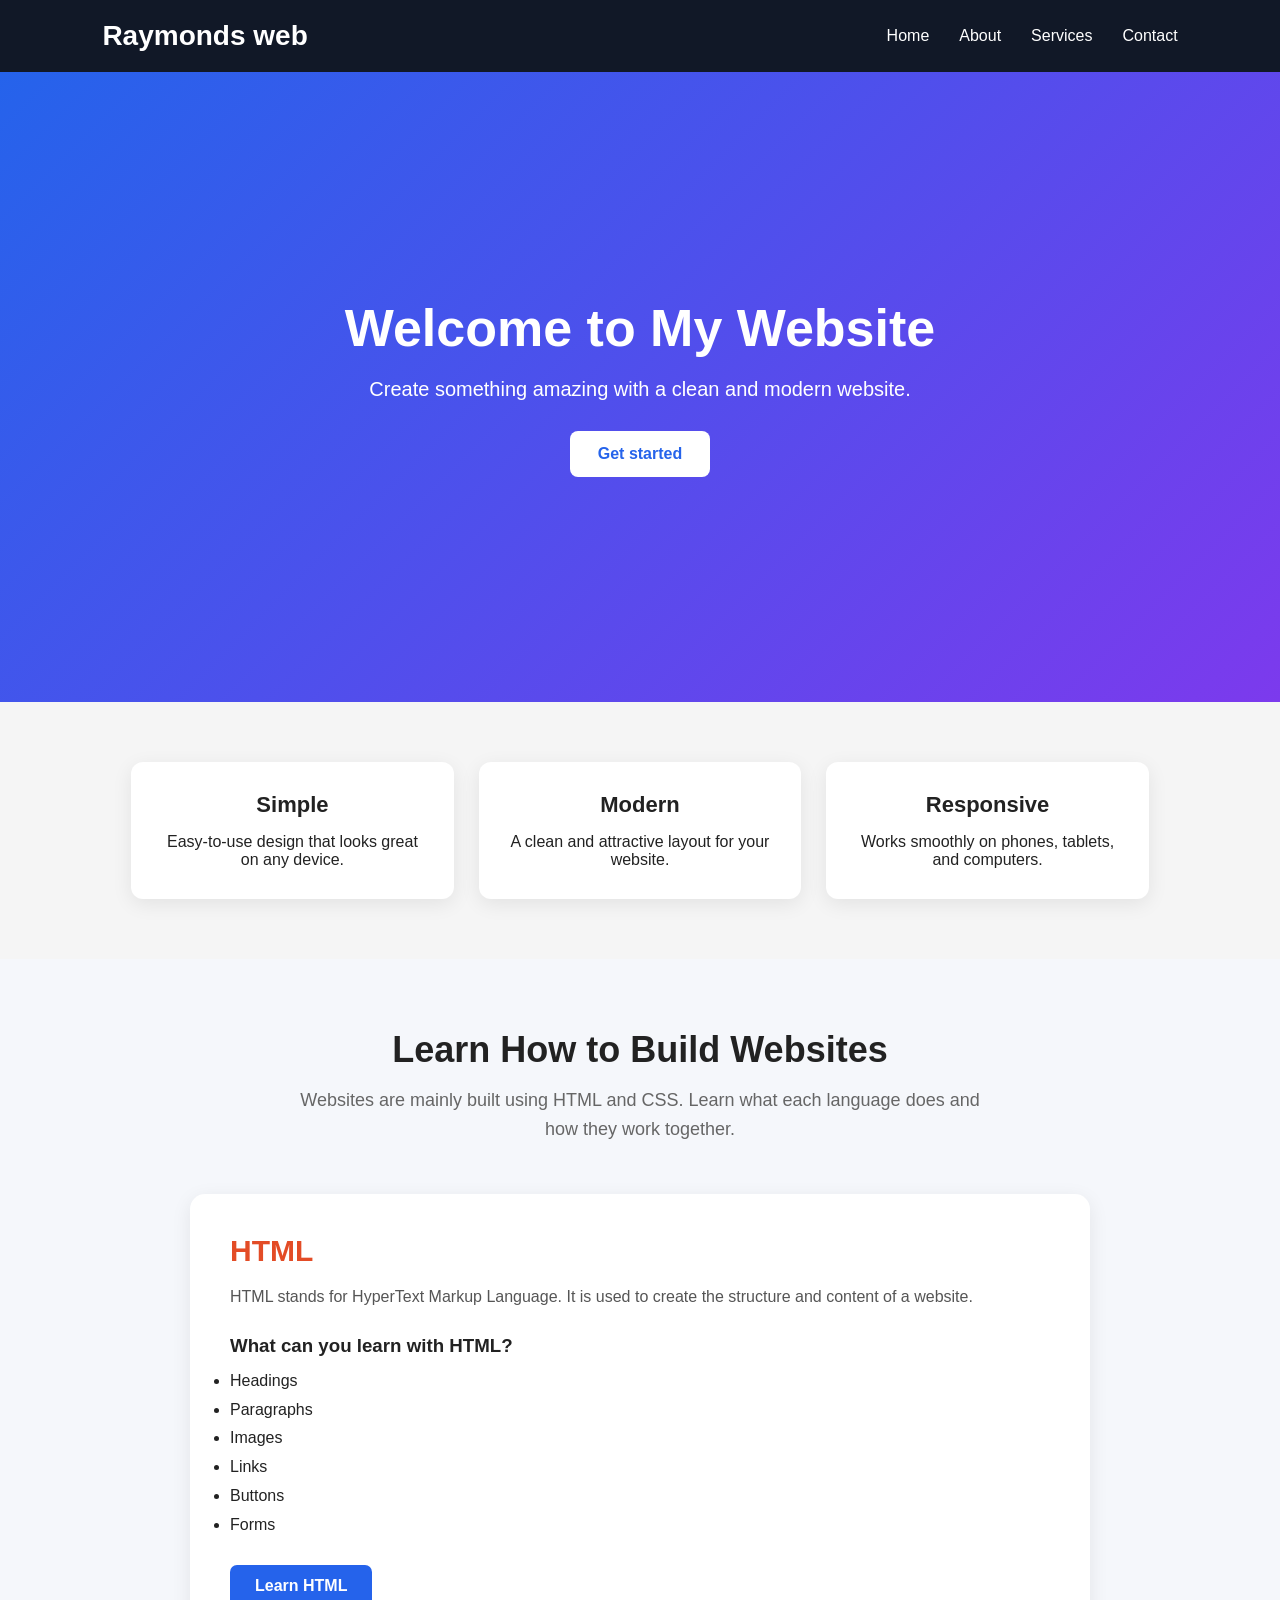
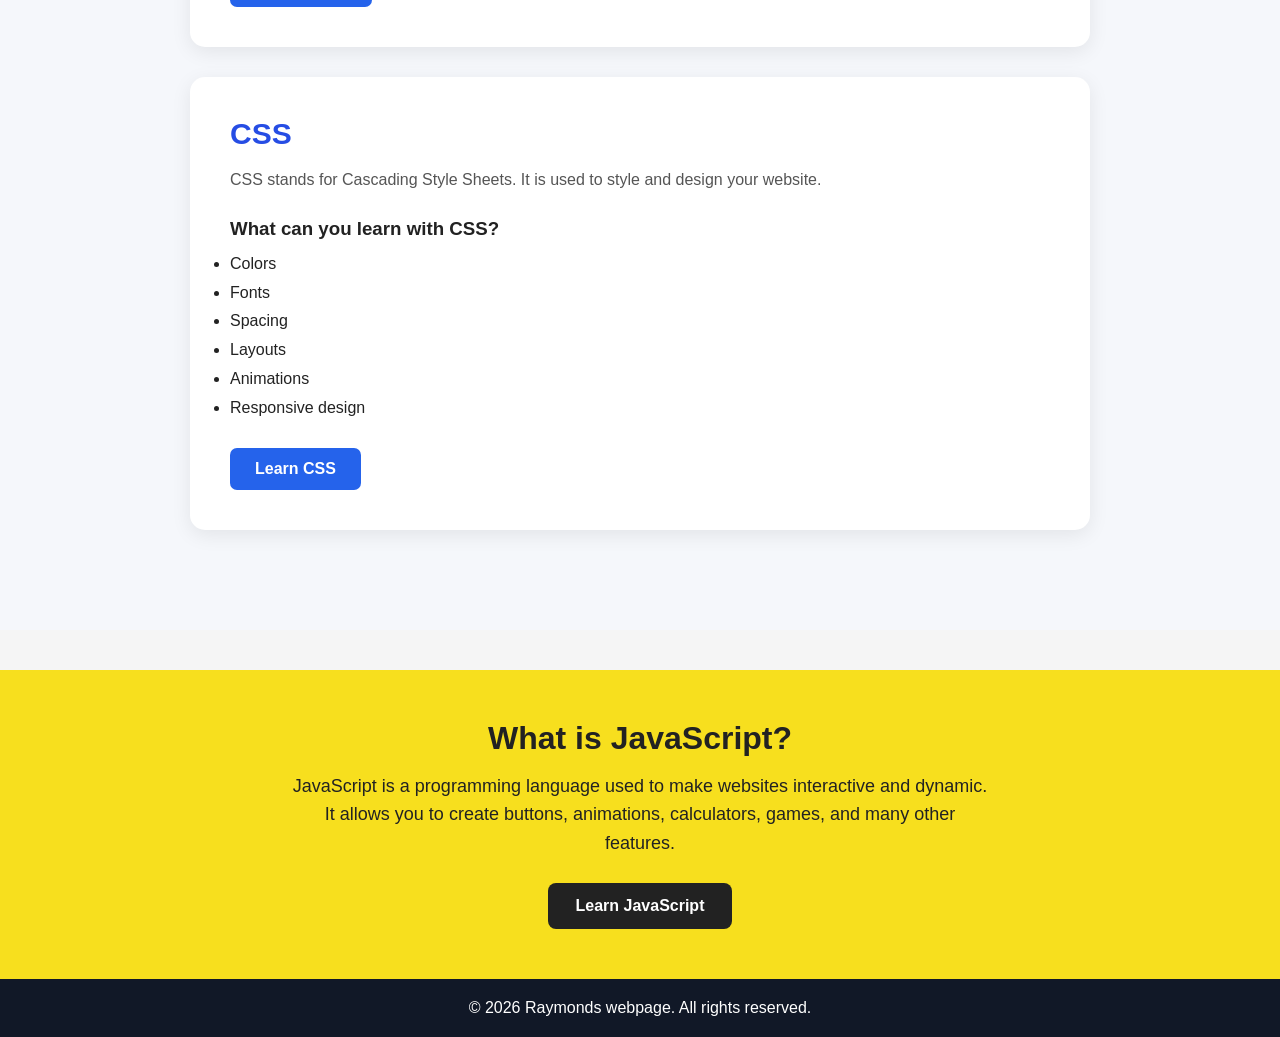
==== index.html @ 2111222e "Update index.html" ====
<!-- index.html -->
<!DOCTYPE html>
<html lang="en">
<head>
  <meta charset="UTF-8">
  <meta name="viewport" content="width=device-width, initial-scale=1.0">
  <title>My Home Page</title>
  <link rel="stylesheet" href="style.css">
</head>
<body>

  <header>
    <nav class="navbar">
      <h1 class="logo">Raymonds web</h1>

      <ul class="nav-links">
        <li><a href="#">Home</a></li>
        <li><a href="about.html">About</a></li>
        <li><a href="services.html">Services</a></li>
        <li><a href="#">Contact</a></li>
      </ul>
    </nav>
  </header>

  <main>
    <section class="hero">
      <div class="hero-content">
        <h2>Welcome to My Website</h2>
        <p>
          Create something amazing with a clean and modern website.
        </p>

       <a href="introduction.html" class="btn">Get started</a>
      </div>
    </section>

    <section class="features">
      <div class="card">
        <h3>Simple</h3>
        <p>Easy-to-use design that looks great on any device.</p>
      </div>

      <div class="card">
        <h3>Modern</h3>
        <p>A clean and attractive layout for your website.</p>
      </div>

      <div class="card">
        <h3>Responsive</h3>
        <p>Works smoothly on phones, tablets, and computers.</p>
      </div>
    </section>
  </main>
  
<section class="learning">

    <h2>Learn How to Build Websites</h2>

    <p class="intro">
        Websites are mainly built using HTML and CSS.
        Learn what each language does and how they work together.
    </p>

    <!-- HTML -->
    <div class="lesson">
        <div class="lesson-text">
            <h2>HTML</h2>

            <p>
                HTML stands for HyperText Markup Language.
                It is used to create the structure and content
                of a website.
            </p>

            <h3>What can you learn with HTML?</h3>

            <ul>
                <li>Headings</li>
                <li>Paragraphs</li>
                <li>Images</li>
                <li>Links</li>
                <li>Buttons</li>
                <li>Forms</li>
            </ul>

            <a href="html.html" class="learn-btn">
                Learn HTML
            </a>
        </div>
    </div>


    <!-- CSS -->
    <div class="lesson css-lesson">
        <div class="lesson-text">
            <h2>CSS</h2>

            <p>
                CSS stands for Cascading Style Sheets.
                It is used to style and design your website.
            </p>

            <h3>What can you learn with CSS?</h3>

            <ul>
                <li>Colors</li>
                <li>Fonts</li>
                <li>Spacing</li>
                <li>Layouts</li>
                <li>Animations</li>
                <li>Responsive design</li>
            </ul>

            <a href="css.html" class="learn-btn">
                Learn CSS
            </a>
        </div>
    </div>

</section>
  <link rel="stylesheet" href="style.css">
  <section class="javascript-section">

    <h2>What is JavaScript?</h2>

    <p>
        JavaScript is a programming language used to make websites
        interactive and dynamic. It allows you to create buttons,
        animations, calculators, games, and many other features.
    </p>

    <a href="javascript.html" class="js-btn">
        Learn JavaScript
    </a>

  </section>
  <footer>
    <p>&copy; 2026 Raymonds webpage. All rights reserved.</p>
  </footer>

</body>
</html>
---- style.css ----
/* style.css */

* {
  margin: 0;
  padding: 0;
  box-sizing: border-box;
}

body {
  font-family: Arial, sans-serif;
  color: #222;
  background: #f5f5f5;
}

/* Navigation */
header {
  background: #111827;
  padding: 20px 8%;
}

.navbar {
  display: flex;
  justify-content: space-between;
  align-items: center;
}

.logo {
  color: white;
  font-size: 28px;
}

.nav-links {
  display: flex;
  list-style: none;
  gap: 30px;
}

.nav-links a {
  color: white;
  text-decoration: none;
  font-size: 16px;
}

.nav-links a:hover {
  color: #60a5fa;
}

/* Hero */
.hero {
  min-height: 70vh;
  display: flex;
  justify-content: center;
  align-items: center;
  text-align: center;
  padding: 40px 20px;
  background: linear-gradient(135deg, #2563eb, #7c3aed);
  color: white;
}

.hero-content h2 {
  font-size: 52px;
  margin-bottom: 20px;
}

.hero-content p {
  font-size: 20px;
  margin-bottom: 30px;
}

.btn {
  display: inline-block;
  padding: 14px 28px;
  background: white;
  color: #2563eb;
  text-decoration: none;
  border-radius: 8px;
  font-weight: bold;
}

.btn:hover {
  background: #e5e7eb;
}

/* Cards */
.features {
  display: flex;
  justify-content: center;
  gap: 25px;
  padding: 60px 8%;
}

.card {
  background: white;
  padding: 30px;
  width: 30%;
  text-align: center;
  border-radius: 12px;
  box-shadow: 0 5px 20px rgba(0, 0, 0, 0.08);
}

.card h3 {
  margin-bottom: 15px;
  font-size: 22px;
}

/* Footer */
footer {
  background: #111827;
  color: white;
  text-align: center;
  padding: 20px;
}

/* Mobile */
@media (max-width: 700px) {
  .navbar {
    flex-direction: column;
    gap: 20px;
  }

  .nav-links {
    gap: 15px;
    flex-wrap: wrap;
    justify-content: center;
  }

  .hero-content h2 {
    font-size: 36px;
  }

  .features {
    flex-direction: column;
  }

  .card {
    width: 100%;
  }
}
.learning {
    padding: 70px 8%;
    background: #f5f7fb;
    text-align: center;
}

.learning > h2 {
    font-size: 36px;
    margin-bottom: 15px;
}

.intro {
    max-width: 700px;
    margin: 0 auto 50px;
    color: #666;
    font-size: 18px;
    line-height: 1.6;
}

.lesson {
    max-width: 900px;
    margin: 30px auto;
    padding: 40px;
    background: white;
    border-radius: 15px;
    text-align: left;
    box-shadow: 0 5px 20px rgba(0, 0, 0, 0.08);
}

.lesson h2 {
    font-size: 30px;
    color: #e34c26;
    margin-bottom: 15px;
}

.lesson p {
    color: #555;
    line-height: 1.7;
}

.lesson h3 {
    margin-top: 25px;
    margin-bottom: 10px;
}

.lesson ul {
    margin-bottom: 25px;
    line-height: 1.8;
}

.css-lesson h2 {
    color: #264de4;
}

.learn-btn {
    display: inline-block;
    padding: 12px 25px;
    background: #2563eb;
    color: white;
    text-decoration: none;
    border-radius: 7px;
    font-weight: bold;
}

.learn-btn:hover {
    background: #1d4ed8;
}
* {
    .javascript-section {
    background: #f7df1e;
    padding: 50px 20px;
    text-align: center;
    margin-top: 40px;
}

.javascript-section h2 {
    font-size: 32px;
    margin-bottom: 15px;
}

.javascript-section p {
    max-width: 700px;
    margin: 0 auto 25px;
    font-size: 18px;
    line-height: 1.6;
}

.js-btn {
    display: inline-block;
    padding: 14px 28px;
    background: #222;
    color: white;
    text-decoration: none;
    border-radius: 8px;
    font-weight: bold;
}

.js-btn:hover {
    background: #444;
}
---- style.css ----
/* style.css */

* {
  margin: 0;
  padding: 0;
  box-sizing: border-box;
}

body {
  font-family: Arial, sans-serif;
  color: #222;
  background: #f5f5f5;
}

/* Navigation */
header {
  background: #111827;
  padding: 20px 8%;
}

.navbar {
  display: flex;
  justify-content: space-between;
  align-items: center;
}

.logo {
  color: white;
  font-size: 28px;
}

.nav-links {
  display: flex;
  list-style: none;
  gap: 30px;
}

.nav-links a {
  color: white;
  text-decoration: none;
  font-size: 16px;
}

.nav-links a:hover {
  color: #60a5fa;
}

/* Hero */
.hero {
  min-height: 70vh;
  display: flex;
  justify-content: center;
  align-items: center;
  text-align: center;
  padding: 40px 20px;
  background: linear-gradient(135deg, #2563eb, #7c3aed);
  color: white;
}

.hero-content h2 {
  font-size: 52px;
  margin-bottom: 20px;
}

.hero-content p {
  font-size: 20px;
  margin-bottom: 30px;
}

.btn {
  display: inline-block;
  padding: 14px 28px;
  background: white;
  color: #2563eb;
  text-decoration: none;
  border-radius: 8px;
  font-weight: bold;
}

.btn:hover {
  background: #e5e7eb;
}

/* Cards */
.features {
  display: flex;
  justify-content: center;
  gap: 25px;
  padding: 60px 8%;
}

.card {
  background: white;
  padding: 30px;
  width: 30%;
  text-align: center;
  border-radius: 12px;
  box-shadow: 0 5px 20px rgba(0, 0, 0, 0.08);
}

.card h3 {
  margin-bottom: 15px;
  font-size: 22px;
}

/* Footer */
footer {
  background: #111827;
  color: white;
  text-align: center;
  padding: 20px;
}

/* Mobile */
@media (max-width: 700px) {
  .navbar {
    flex-direction: column;
    gap: 20px;
  }

  .nav-links {
    gap: 15px;
    flex-wrap: wrap;
    justify-content: center;
  }

  .hero-content h2 {
    font-size: 36px;
  }

  .features {
    flex-direction: column;
  }

  .card {
    width: 100%;
  }
}
.learning {
    padding: 70px 8%;
    background: #f5f7fb;
    text-align: center;
}

.learning > h2 {
    font-size: 36px;
    margin-bottom: 15px;
}

.intro {
    max-width: 700px;
    margin: 0 auto 50px;
    color: #666;
    font-size: 18px;
    line-height: 1.6;
}

.lesson {
    max-width: 900px;
    margin: 30px auto;
    padding: 40px;
    background: white;
    border-radius: 15px;
    text-align: left;
    box-shadow: 0 5px 20px rgba(0, 0, 0, 0.08);
}

.lesson h2 {
    font-size: 30px;
    color: #e34c26;
    margin-bottom: 15px;
}

.lesson p {
    color: #555;
    line-height: 1.7;
}

.lesson h3 {
    margin-top: 25px;
    margin-bottom: 10px;
}

.lesson ul {
    margin-bottom: 25px;
    line-height: 1.8;
}

.css-lesson h2 {
    color: #264de4;
}

.learn-btn {
    display: inline-block;
    padding: 12px 25px;
    background: #2563eb;
    color: white;
    text-decoration: none;
    border-radius: 7px;
    font-weight: bold;
}

.learn-btn:hover {
    background: #1d4ed8;
}
* {
    .javascript-section {
    background: #f7df1e;
    padding: 50px 20px;
    text-align: center;
    margin-top: 40px;
}

.javascript-section h2 {
    font-size: 32px;
    margin-bottom: 15px;
}

.javascript-section p {
    max-width: 700px;
    margin: 0 auto 25px;
    font-size: 18px;
    line-height: 1.6;
}

.js-btn {
    display: inline-block;
    padding: 14px 28px;
    background: #222;
    color: white;
    text-decoration: none;
    border-radius: 8px;
    font-weight: bold;
}

.js-btn:hover {
    background: #444;
}
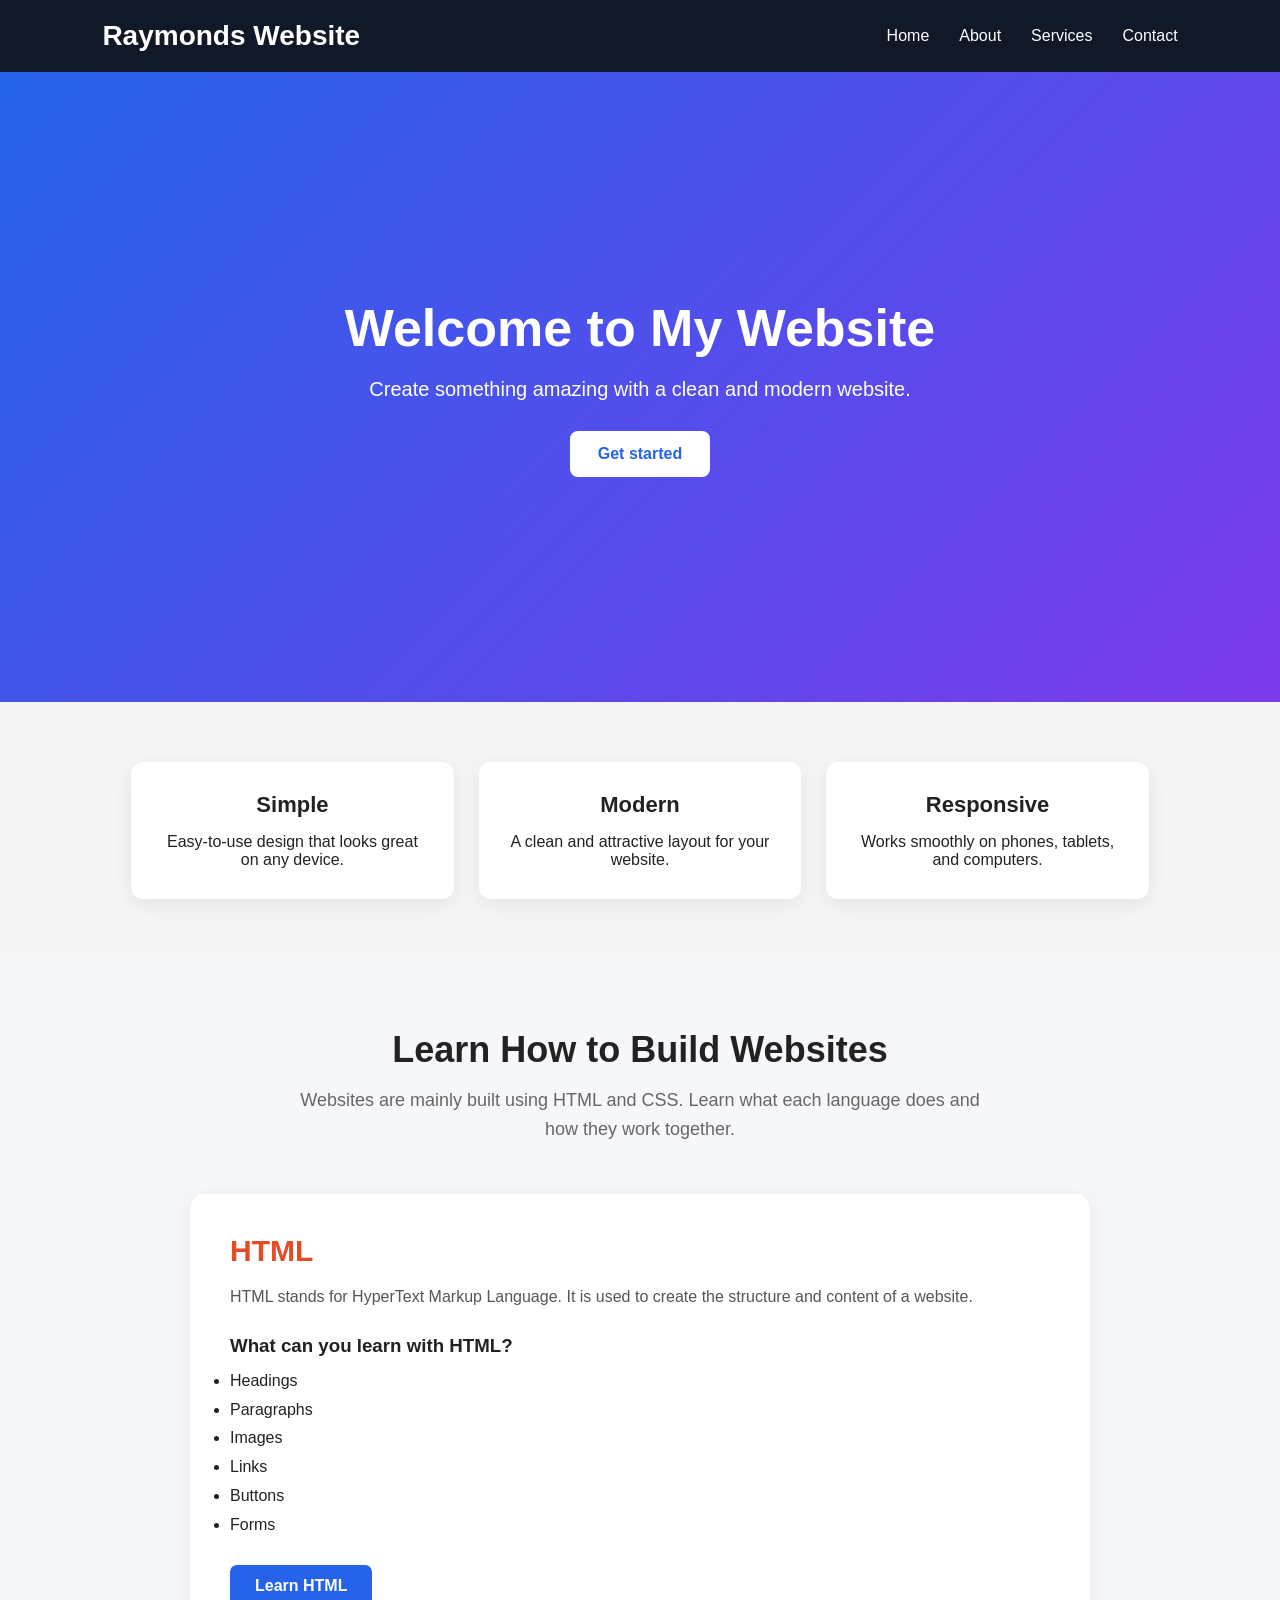
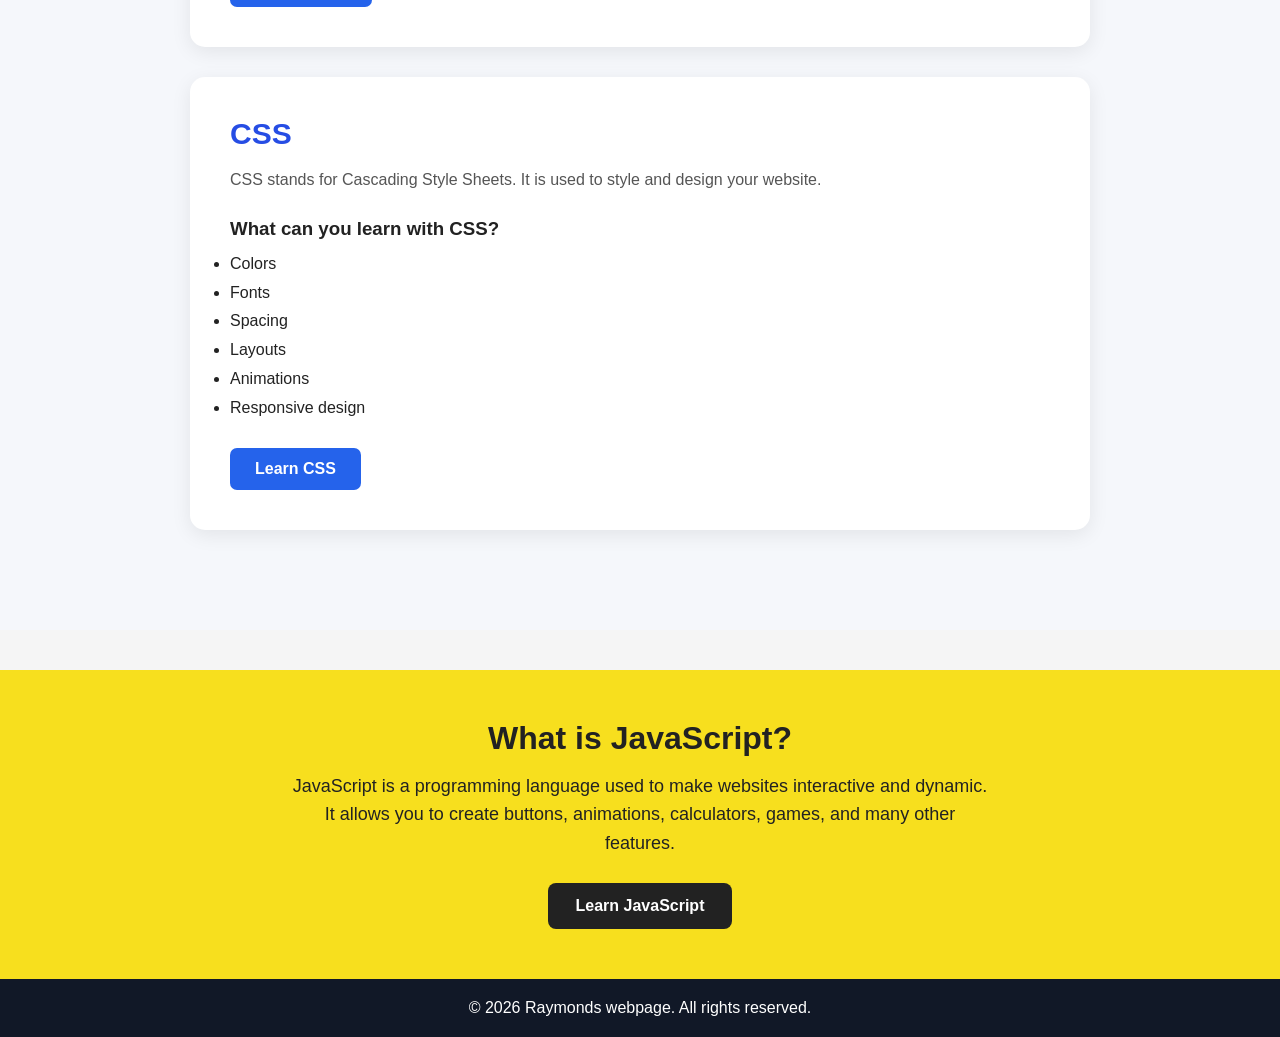
==== commit 8468e6a9: "Update index.html" ====
--- a/index.html
+++ b/index.html
@@ -12,13 +12,13 @@
 
   <header>
     <nav class="navbar">
-      <h1 class="logo">Raymonds web</h1>
+      <h1 class="logo">Raymonds Website</h1>
 
       <ul class="nav-links">
         <li><a href="#">Home</a></li>
         <li><a href="about.html">About</a></li>
         <li><a href="services.html">Services</a></li>
-        <li><a href="#">Contact</a></li>
+        <li><a href="contact.html">Contact</a></li>
       </ul>
     </nav>
   </header>
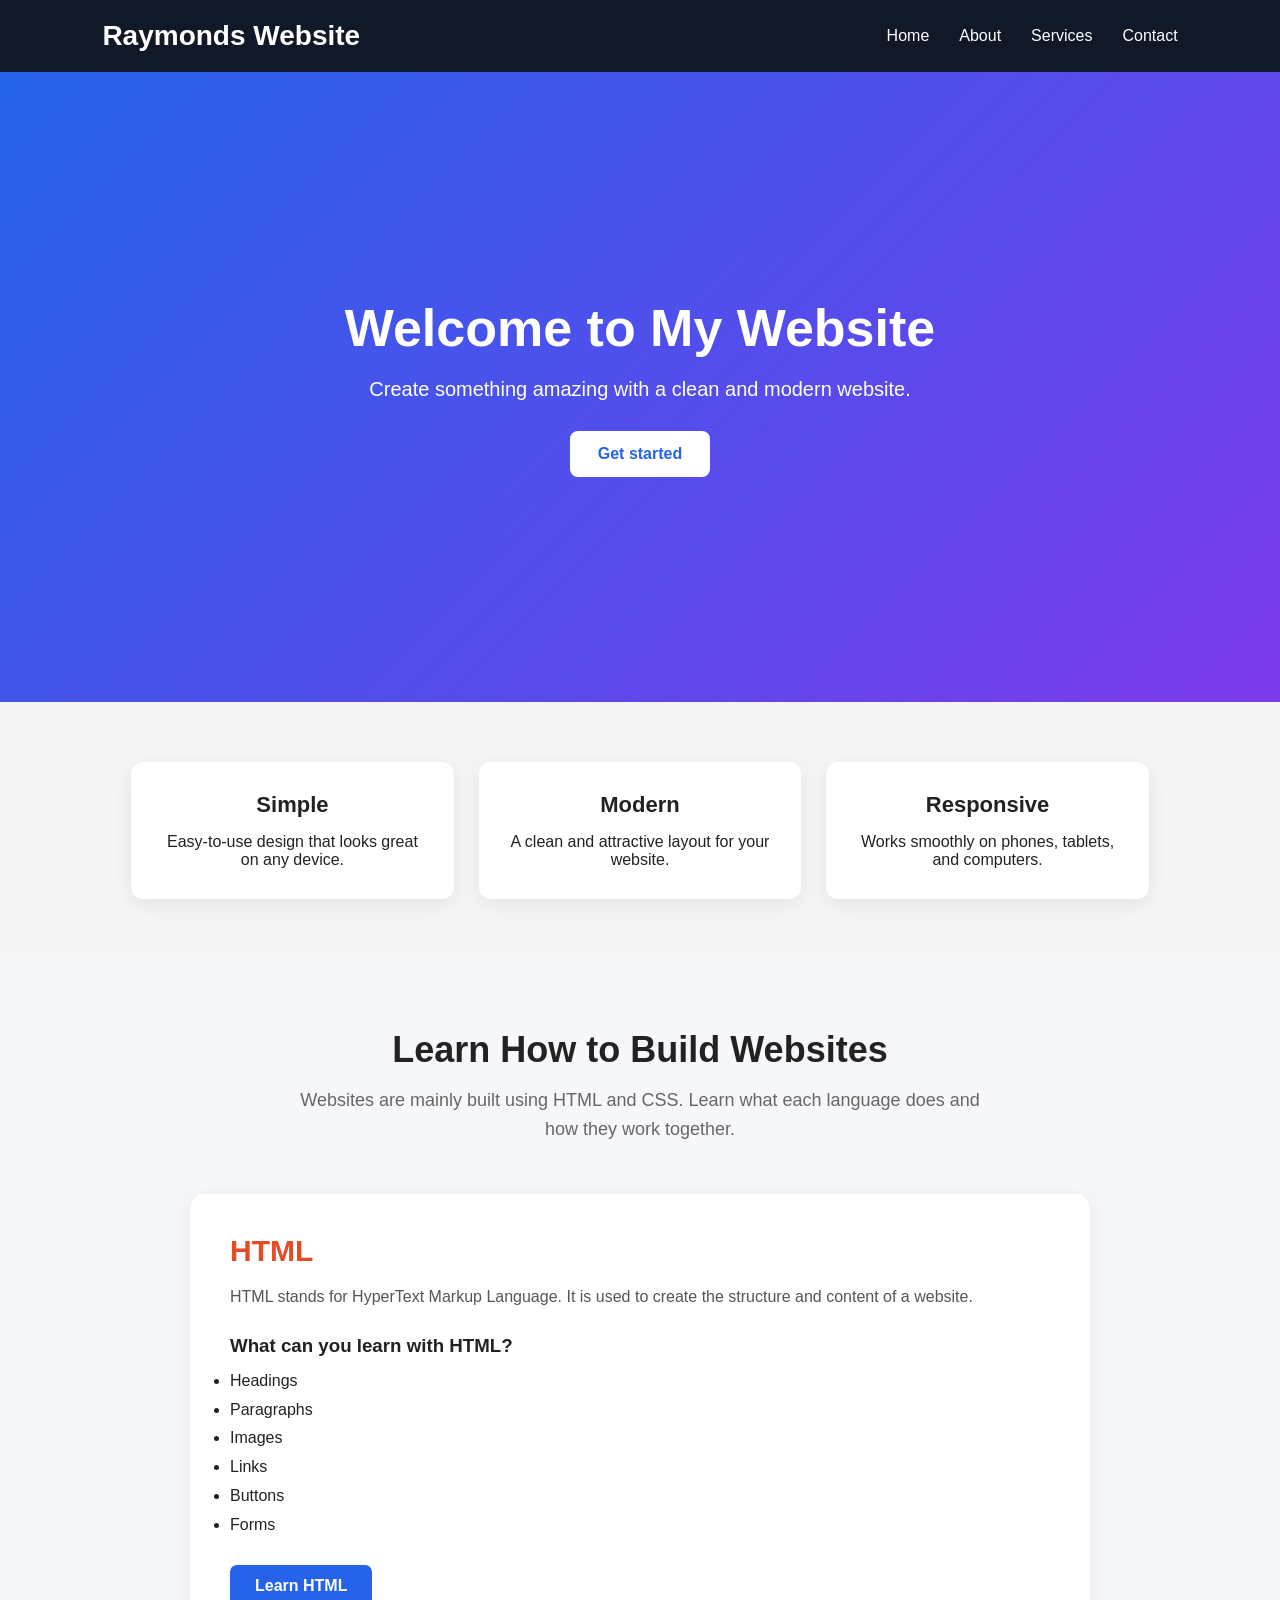
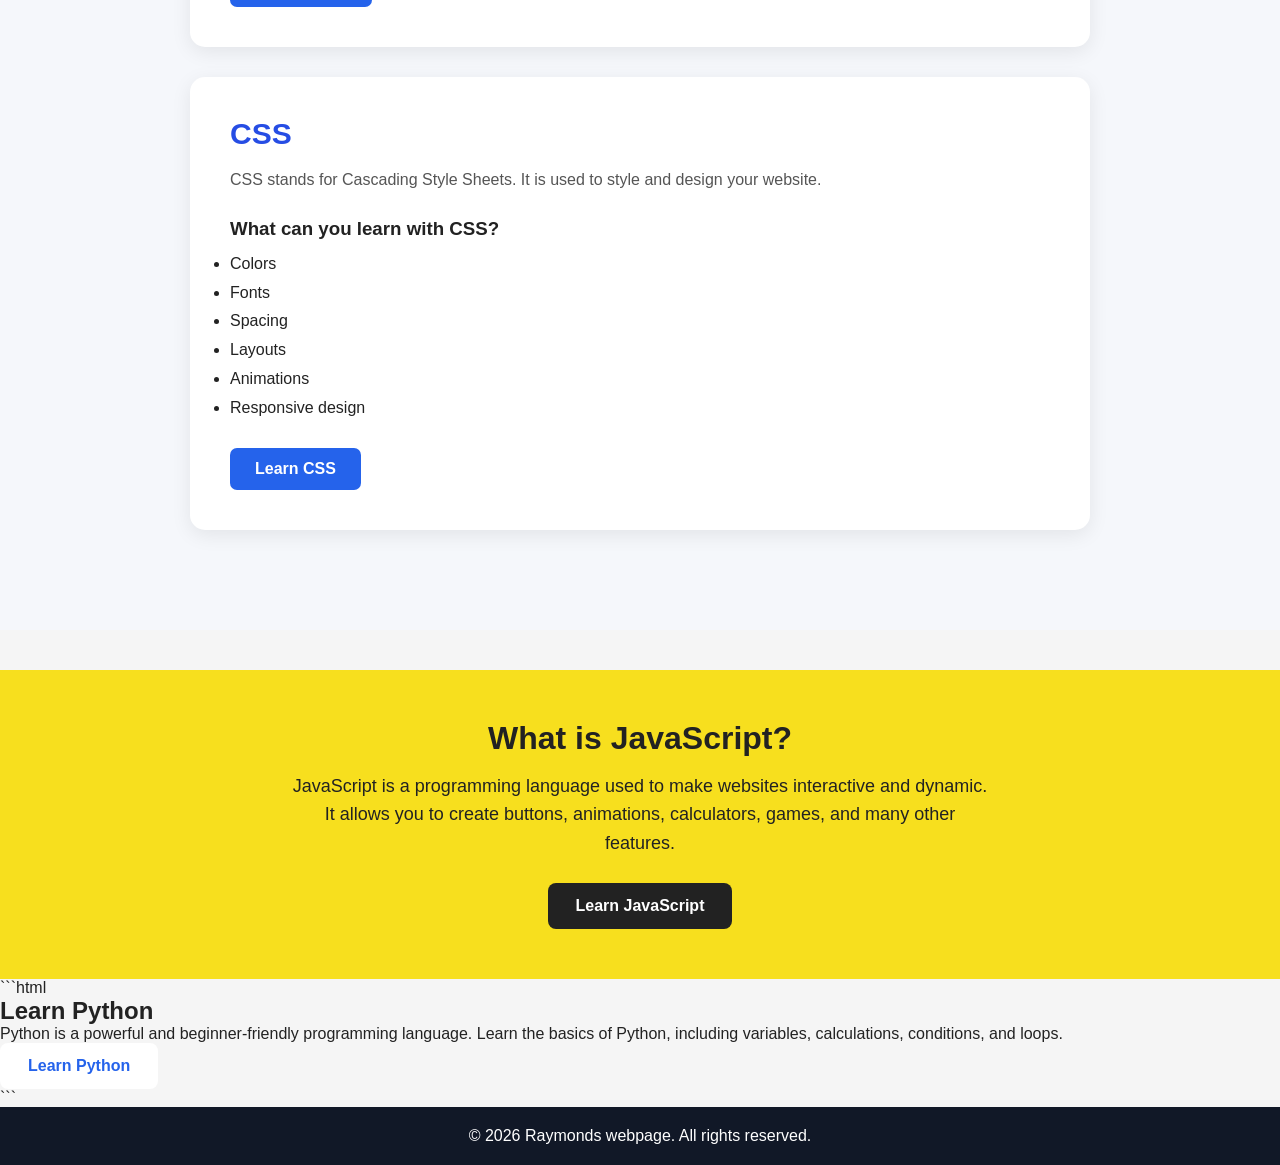
==== commit c609e44e: "Update index.html" ====
--- a/index.html
+++ b/index.html
@@ -119,7 +119,7 @@
     </div>
 
 </section>
-  <link rel="stylesheet" href="style.css">
+  
   <section class="javascript-section">
 
     <h2>What is JavaScript?</h2>
@@ -135,6 +135,20 @@
     </a>
 
   </section>
+  ```html
+<section class="python-section">
+    <h2>Learn Python</h2>
+    
+    <p>
+        Python is a powerful and beginner-friendly programming language.
+        Learn the basics of Python, including variables, calculations,
+        conditions, and loops.
+    </p>
+
+    <a href="python.html" class="btn">Learn Python</a>
+</section>
+```
+  
   <footer>
     <p>&copy; 2026 Raymonds webpage. All rights reserved.</p>
   </footer>
--- a/style.css
+++ b/style.css
@@ -204,8 +204,9 @@
 .learn-btn:hover {
     background: #1d4ed8;
 }
-* {
-    .javascript-section {
+
+
+.javascript-section {
     background: #f7df1e;
     padding: 50px 20px;
     text-align: center;
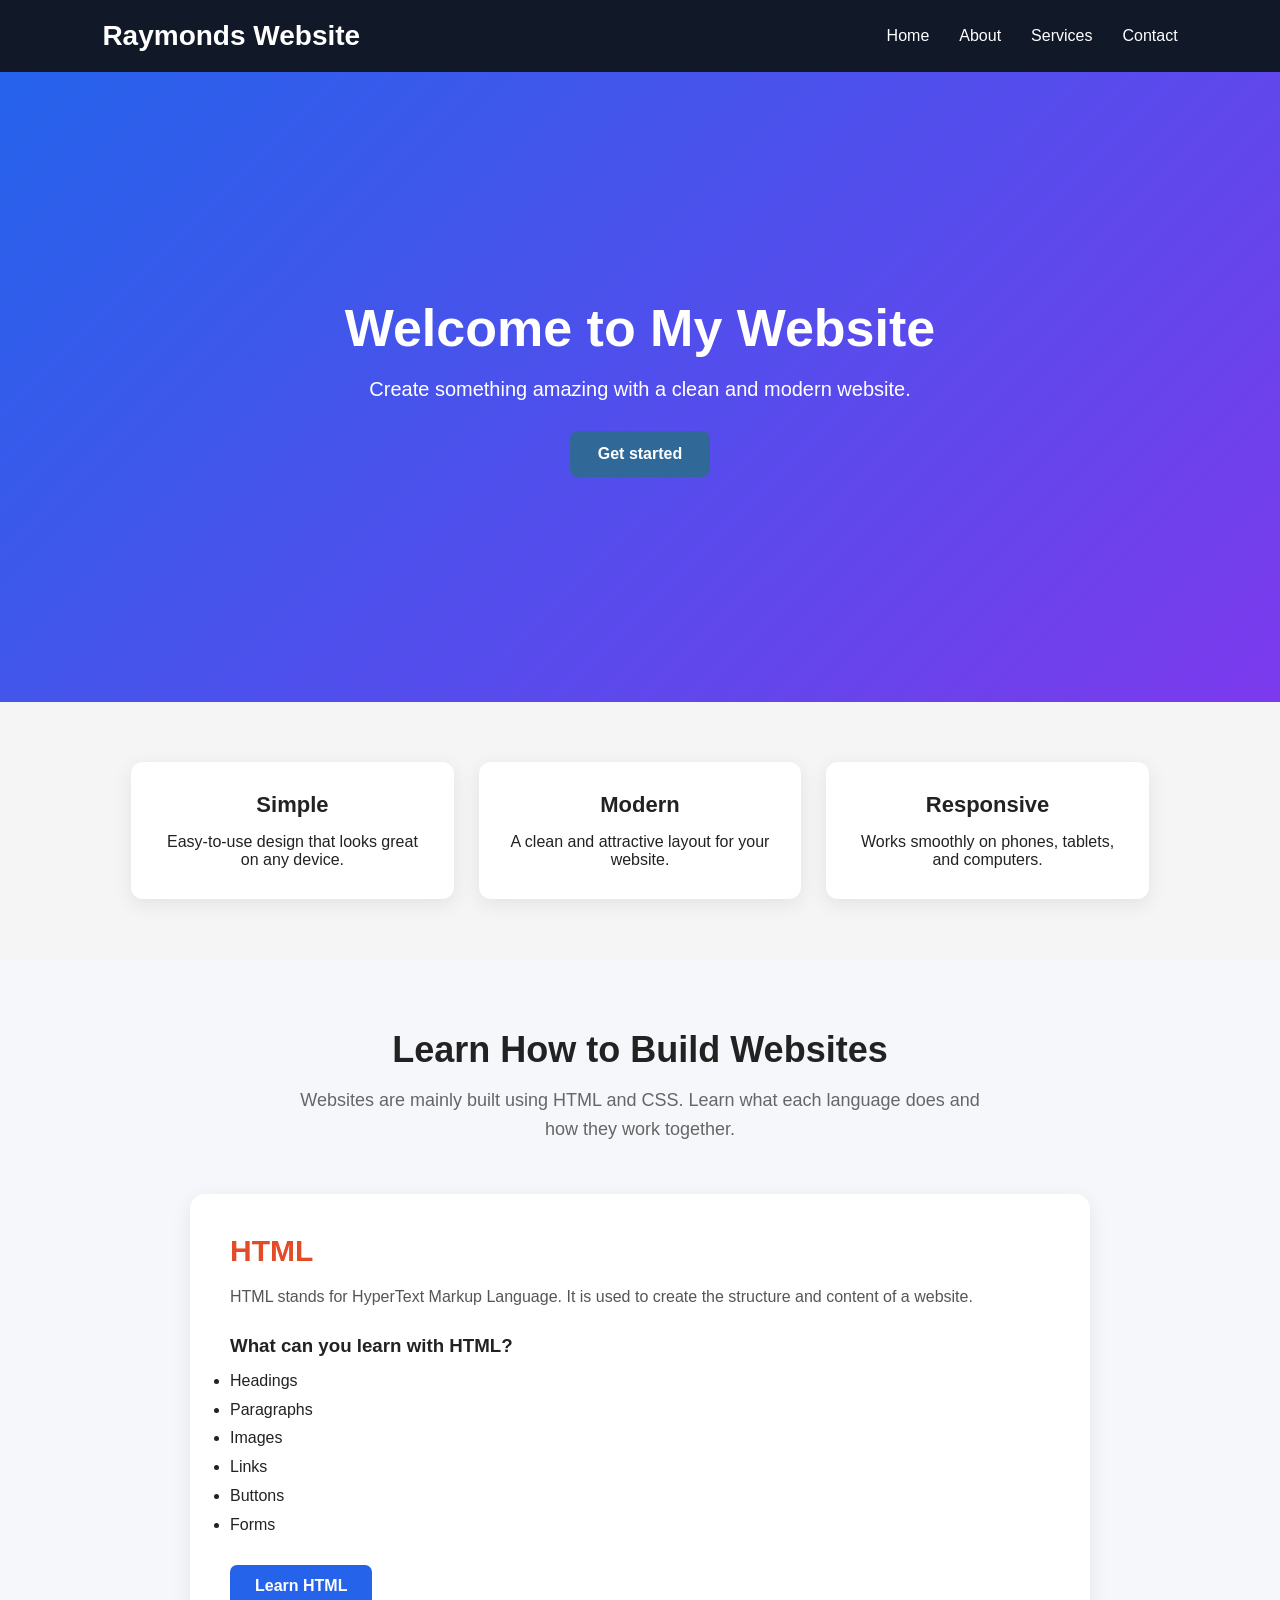
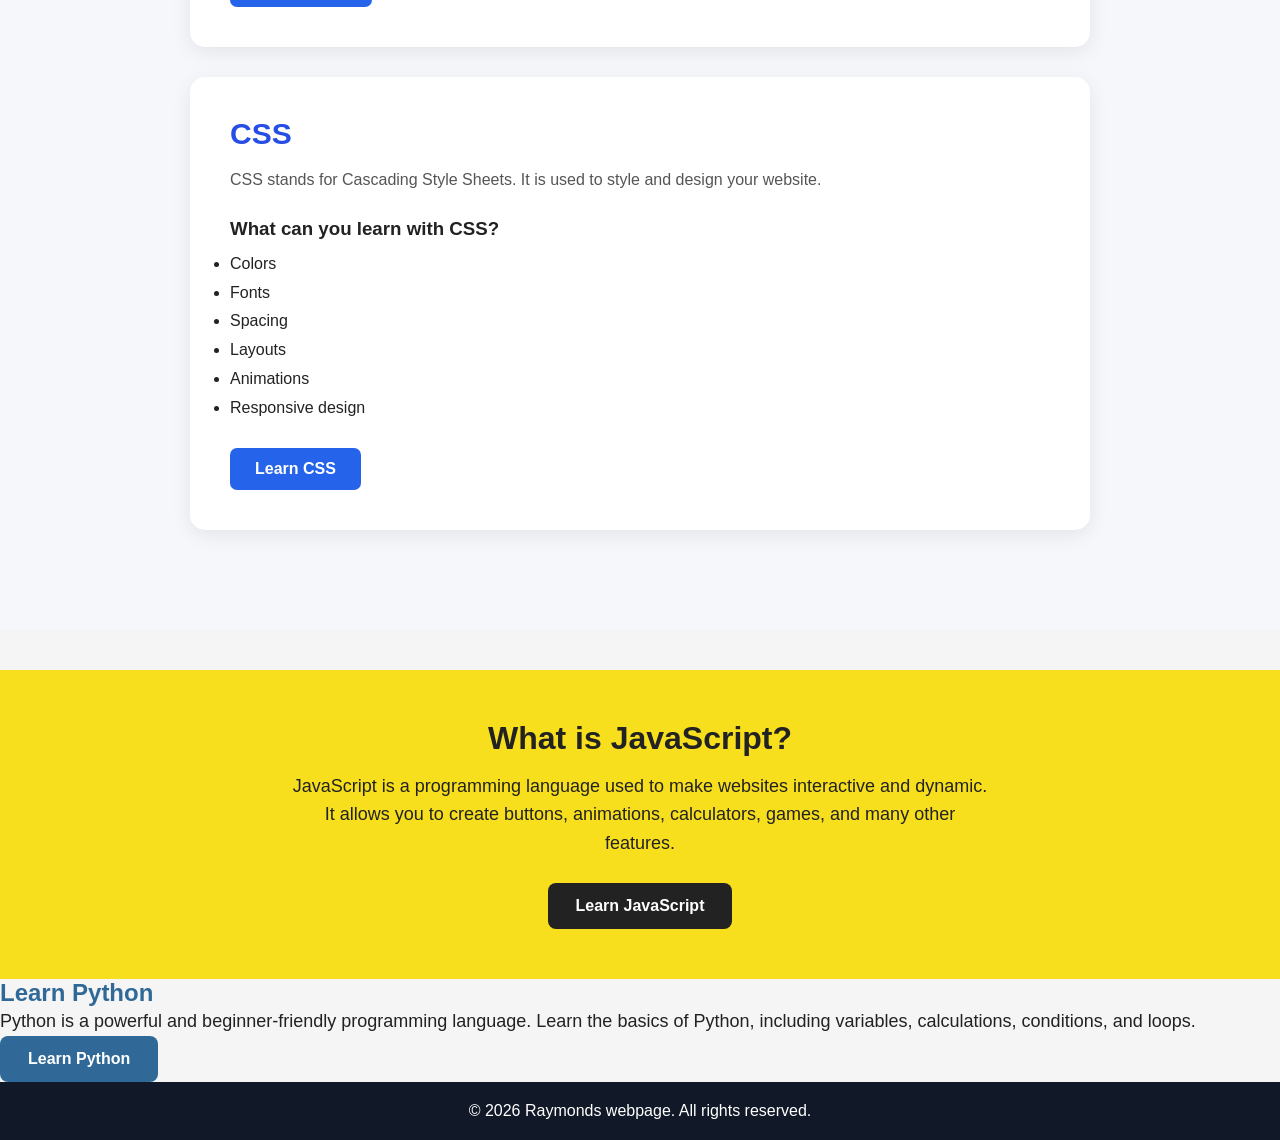
==== commit 4736c588: "Update index.html" ====
--- a/index.html
+++ b/index.html
@@ -135,7 +135,8 @@
     </a>
 
   </section>
-  ```html
+  <div>
+  
 <section class="python-section">
     <h2>Learn Python</h2>
     
@@ -147,7 +148,7 @@
 
     <a href="python.html" class="btn">Learn Python</a>
 </section>
-```
+  </div>
   
   <footer>
     <p>&copy; 2026 Raymonds webpage. All rights reserved.</p>
--- a/style.css
+++ b/style.css
@@ -238,3 +238,37 @@
 .js-btn:hover {
     background: #444;
 }
+```css
+.python-section {
+    text-align: center;
+    padding: 40px 20px;
+    margin: 30px auto;
+    max-width: 700px;
+    background-color: #f4f7fb;
+    border-radius: 10px;
+}
+
+.python-section h2 {
+    color: #306998;
+}
+
+.python-section p {
+    font-size: 18px;
+    line-height: 1.6;
+}
+
+.btn {
+    display: inline-block;
+    padding: 14px 28px;
+    background: #306998;
+    color: white;
+    text-decoration: none;
+    border-radius: 8px;
+    font-weight: bold;
+}
+
+.btn:hover {
+    background: #244f73;
+}
+```
+  
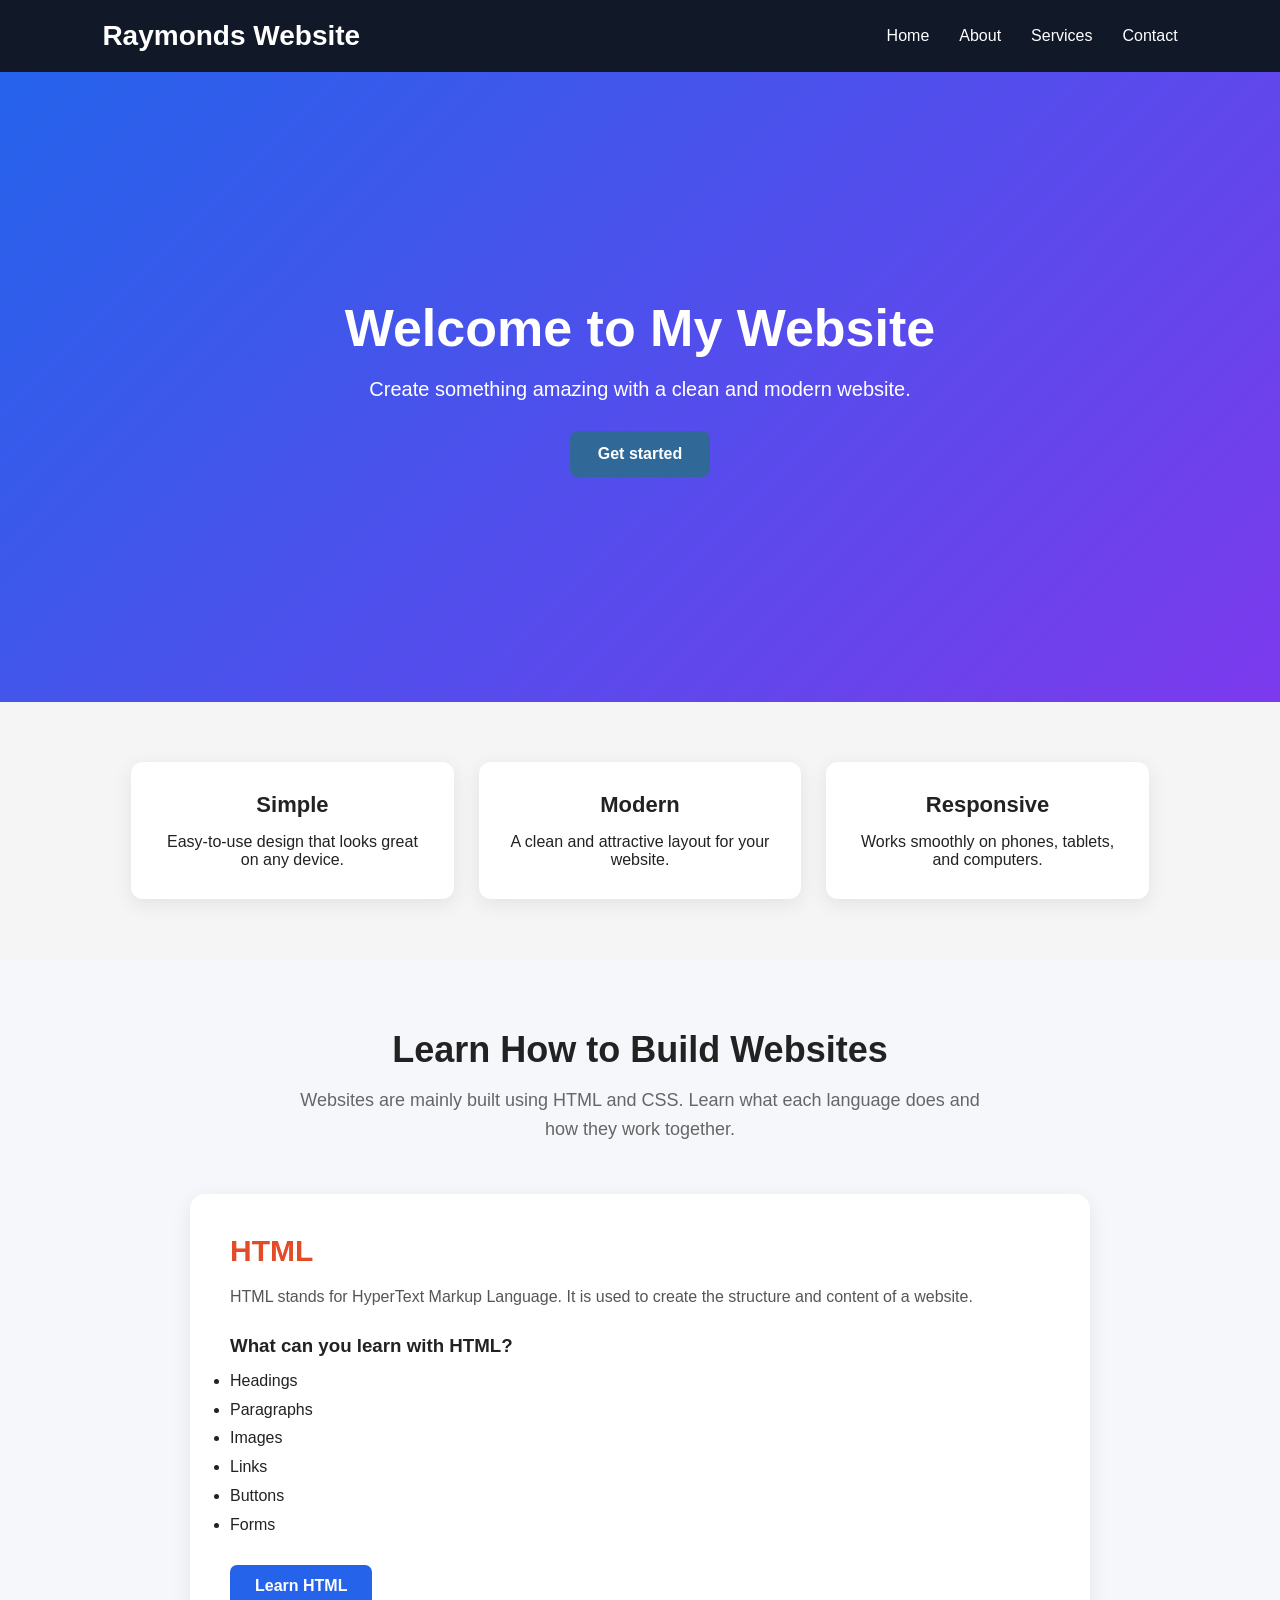
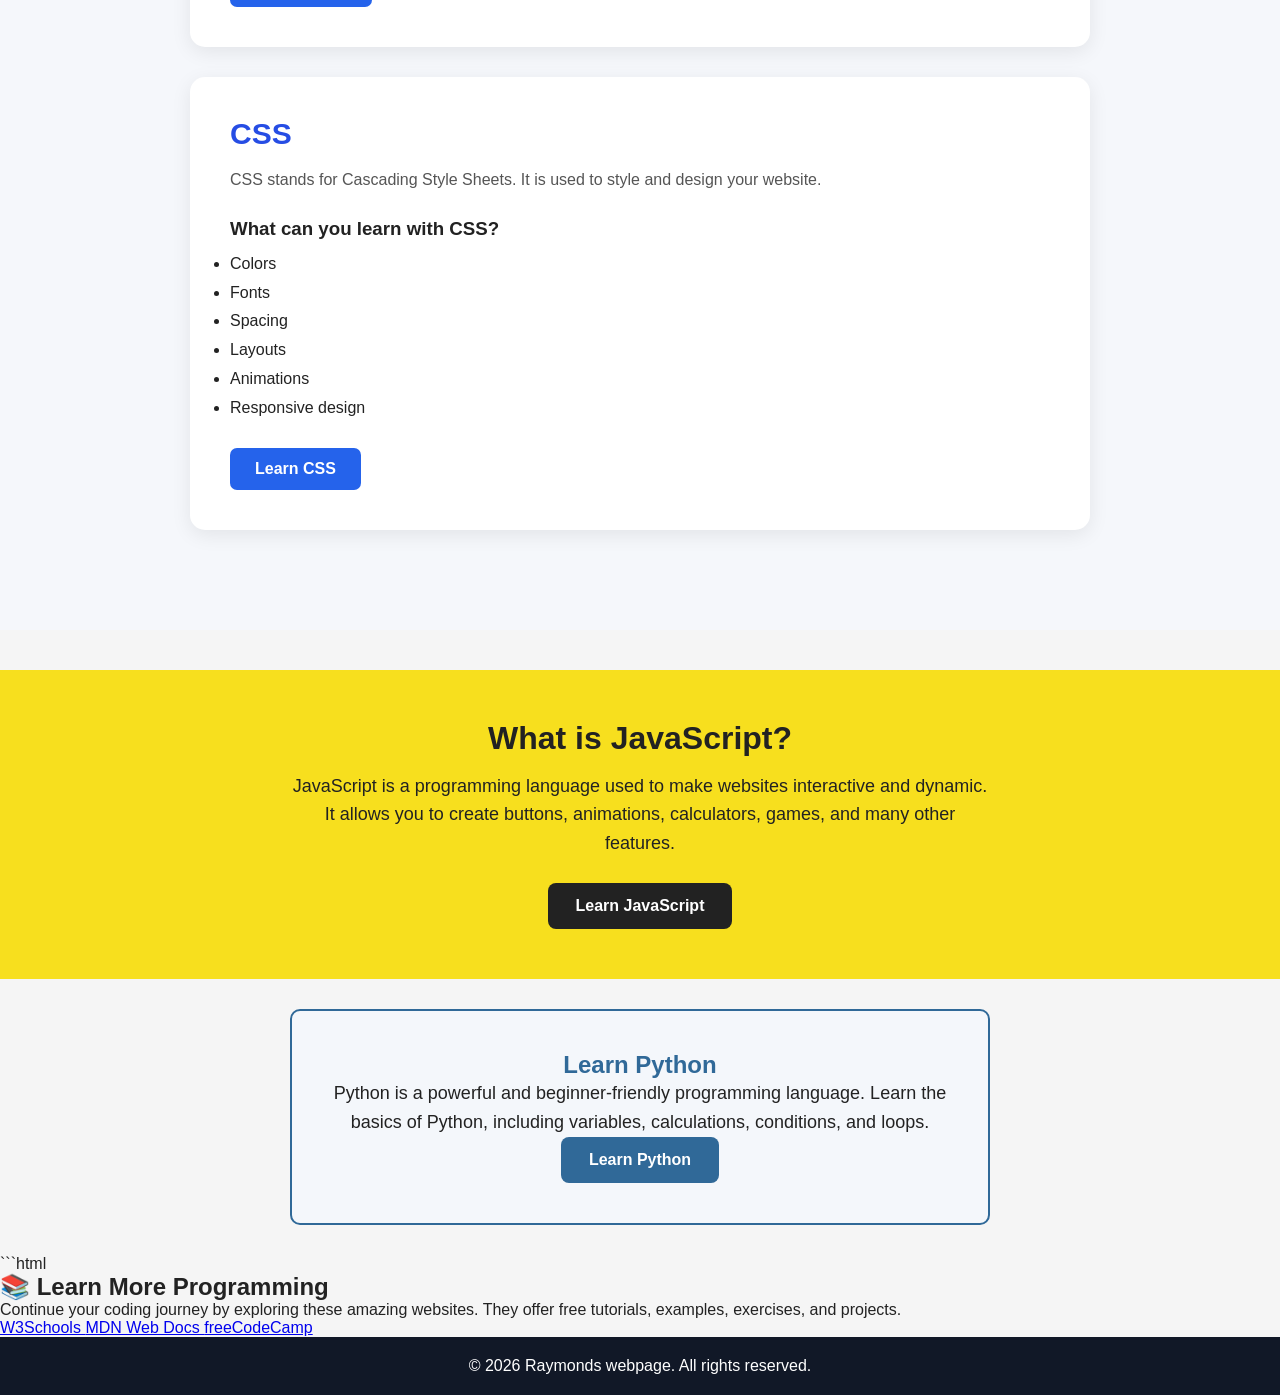
==== commit 40dbf37d: "Update index.html" ====
--- a/index.html
+++ b/index.html
@@ -135,11 +135,9 @@
     </a>
 
   </section>
-  <div>
-  
-<section class="python-section">
+  <section class="python-section">
     <h2>Learn Python</h2>
-    
+
     <p>
         Python is a powerful and beginner-friendly programming language.
         Learn the basics of Python, including variables, calculations,
@@ -147,8 +145,34 @@
     </p>
 
     <a href="python.html" class="btn">Learn Python</a>
+  </section>
+  ```html
+<section class="resources">
+    <h2>📚 Learn More Programming</h2>
+
+    <p>
+        Continue your coding journey by exploring these amazing websites.
+        They offer free tutorials, examples, exercises, and projects.
+    </p>
+
+    <div class="resource-links">
+
+        <a href="https://www.w3schools.com/" target="_blank" class="resource-btn">
+            W3Schools
+        </a>
+
+        <a href="https://developer.mozilla.org/" target="_blank" class="resource-btn">
+            MDN Web Docs
+        </a>
+
+        <a href="https://www.freecodecamp.org/" target="_blank" class="resource-btn">
+            freeCodeCamp
+        </a>
+
+    </div>
 </section>
-  </div>
+
+  
   
   <footer>
     <p>&copy; 2026 Raymonds webpage. All rights reserved.</p>
--- a/style.css
+++ b/style.css
@@ -238,13 +238,16 @@
 .js-btn:hover {
     background: #444;
 }
-```css
 .python-section {
     text-align: center;
     padding: 40px 20px;
     margin: 30px auto;
     max-width: 700px;
     background-color: #f4f7fb;
+
+    /* This creates the border */
+    border: 2px solid #306998;
+
     border-radius: 10px;
 }
 
@@ -270,5 +273,4 @@
 .btn:hover {
     background: #244f73;
 }
-```
   
